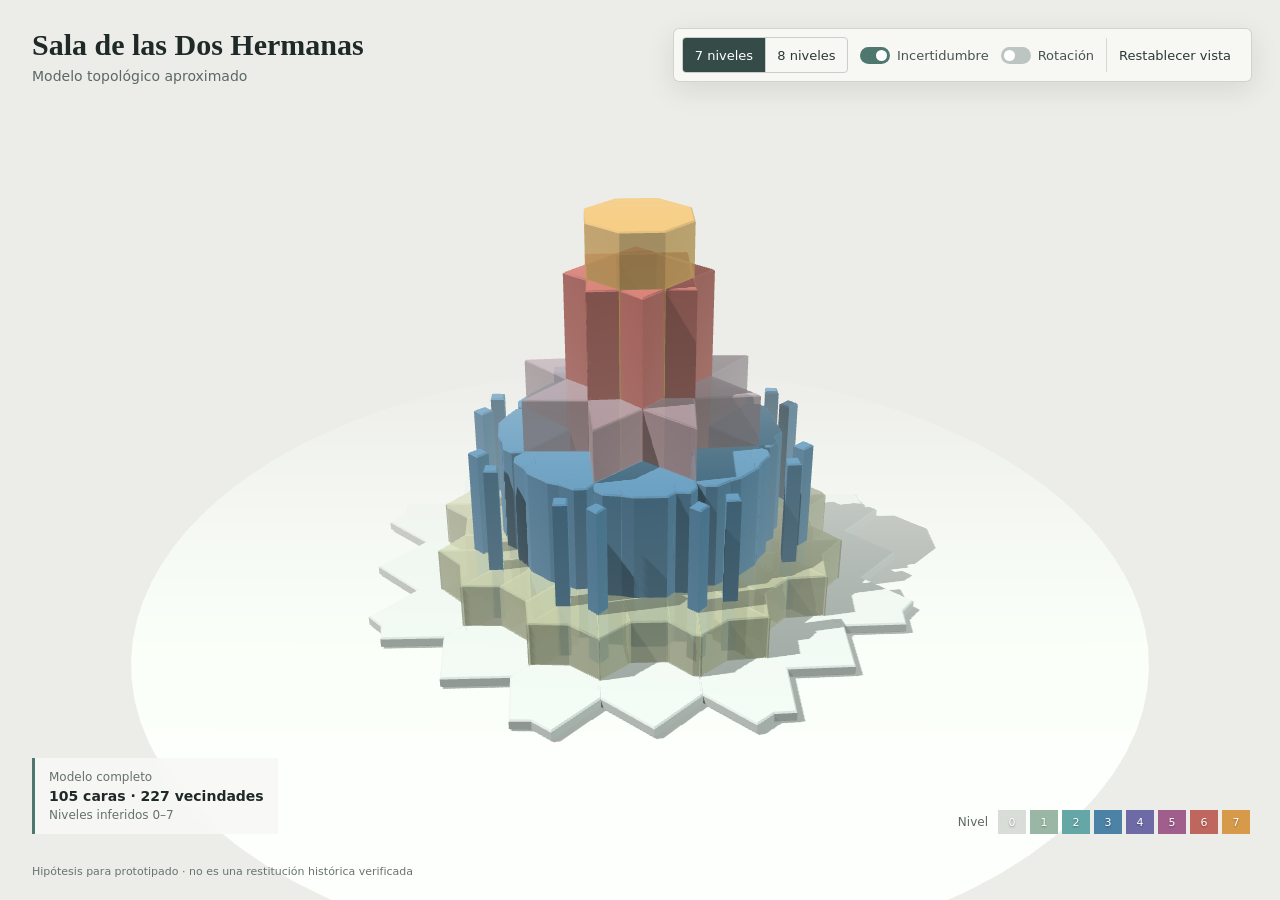
==== web/index.html @ 2f12bcb6 "feat(web): añade el visor 3D aproximado" ====
<!doctype html>
<html lang="es">
<head>
  <meta charset="utf-8">
  <meta name="viewport" content="width=device-width, initial-scale=1">
  <title>Granada · Dos Hermanas 3D</title>
  <link rel="stylesheet" href="styles.css">
  <script type="importmap">
    {
      "imports": {
        "three": "./vendor/three.module.min.js"
      }
    }
  </script>
</head>
<body>
  <main id="viewer" aria-label="Modelo tridimensional aproximado de la Sala de las Dos Hermanas">
    <header class="identity">
      <h1>Sala de las Dos Hermanas</h1>
      <p>Modelo topológico aproximado</p>
    </header>

    <div class="toolbar" role="toolbar" aria-label="Controles del modelo">
      <div class="segmented" aria-label="Número de niveles">
        <button type="button" class="active" data-scenario="7" aria-pressed="true">7 niveles</button>
        <button type="button" data-scenario="8" aria-pressed="false">8 niveles</button>
      </div>
      <label class="toggle">
        <input id="uncertainty" type="checkbox" checked>
        <span aria-hidden="true"></span>
        Incertidumbre
      </label>
      <label class="toggle">
        <input id="autorotate" type="checkbox">
        <span aria-hidden="true"></span>
        Rotación
      </label>
      <button id="reset" class="command" type="button">Restablecer vista</button>
    </div>

    <aside class="readout" aria-live="polite">
      <span id="face-id">Modelo completo</span>
      <strong id="face-level">105 caras · 227 vecindades</strong>
      <span id="face-status">Niveles inferidos 0–7</span>
    </aside>

    <div class="legend" aria-label="Escala de nivel">
      <span>Nivel</span>
      <div id="legend-swatches"></div>
    </div>

    <footer>Hipótesis para prototipado · no es una restitución histórica verificada</footer>
    <div id="loading">Construyendo geometría…</div>
  </main>
  <script type="module" src="viewer.js"></script>
</body>
</html>
---- web/styles.css ----
:root {
  color-scheme: light;
  font-family: Inter, ui-sans-serif, system-ui, -apple-system, BlinkMacSystemFont, "Segoe UI", sans-serif;
  color: #1f2927;
  background: #ecece8;
  letter-spacing: 0;
}

* { box-sizing: border-box; }

html, body, #viewer {
  width: 100%;
  height: 100%;
  margin: 0;
  overflow: hidden;
}

#viewer {
  position: relative;
  background: #ecece8;
}

canvas {
  display: block;
  width: 100%;
  height: 100%;
  touch-action: none;
}

.identity {
  position: absolute;
  z-index: 2;
  top: 28px;
  left: 32px;
  pointer-events: none;
}

.identity h1 {
  margin: 0;
  font-family: Georgia, "Times New Roman", serif;
  font-size: 30px;
  font-weight: 600;
  line-height: 1.1;
}

.identity p {
  margin: 7px 0 0;
  color: #5c6865;
  font-size: 14px;
}

.toolbar {
  position: absolute;
  z-index: 3;
  top: 28px;
  right: 28px;
  display: flex;
  align-items: center;
  gap: 12px;
  padding: 8px;
  border: 1px solid rgba(39, 52, 49, 0.18);
  border-radius: 6px;
  background: rgba(248, 248, 245, 0.92);
  box-shadow: 0 8px 28px rgba(28, 38, 36, 0.10);
  backdrop-filter: blur(10px);
}

button, label { font: inherit; letter-spacing: 0; }

button {
  border: 0;
  color: #2b3835;
  cursor: pointer;
}

.segmented {
  display: grid;
  grid-template-columns: 1fr 1fr;
  border: 1px solid #c8cecb;
  border-radius: 4px;
  overflow: hidden;
}

.segmented button {
  min-width: 82px;
  height: 34px;
  padding: 0 10px;
  background: transparent;
  font-size: 13px;
}

.segmented button + button { border-left: 1px solid #c8cecb; }
.segmented button.active { color: #fff; background: #344b47; }

.toggle {
  display: flex;
  align-items: center;
  gap: 7px;
  white-space: nowrap;
  color: #465451;
  font-size: 13px;
  cursor: pointer;
}

.toggle input { position: absolute; opacity: 0; }
.toggle span {
  position: relative;
  width: 30px;
  height: 17px;
  border-radius: 9px;
  background: #bdc5c2;
  transition: background 150ms ease;
}
.toggle span::after {
  content: "";
  position: absolute;
  top: 3px;
  left: 3px;
  width: 11px;
  height: 11px;
  border-radius: 50%;
  background: white;
  transition: transform 150ms ease;
}
.toggle input:checked + span { background: #4e7770; }
.toggle input:checked + span::after { transform: translateX(13px); }

.command {
  height: 34px;
  padding: 0 12px;
  border-left: 1px solid #d4d9d7;
  background: transparent;
  font-size: 13px;
}

button:focus-visible, .toggle:has(input:focus-visible) {
  outline: 2px solid #327b72;
  outline-offset: 2px;
}

.readout {
  position: absolute;
  z-index: 2;
  left: 32px;
  bottom: 66px;
  display: grid;
  gap: 4px;
  min-width: 218px;
  padding: 12px 14px;
  border-left: 3px solid #4e7770;
  background: rgba(248, 248, 245, 0.88);
  backdrop-filter: blur(8px);
}

.readout span { color: #66716f; font-size: 12px; }
.readout strong { font-size: 14px; }

.legend {
  position: absolute;
  z-index: 2;
  right: 30px;
  bottom: 66px;
  display: flex;
  align-items: center;
  gap: 10px;
  color: #5c6865;
  font-size: 12px;
}

#legend-swatches { display: flex; gap: 4px; }
.swatch {
  display: grid;
  place-items: center;
  width: 28px;
  height: 24px;
  color: #fff;
  font-size: 11px;
  text-shadow: 0 1px 2px rgba(0,0,0,.35);
}

footer {
  position: absolute;
  z-index: 2;
  bottom: 22px;
  left: 32px;
  color: #687370;
  font-size: 11px;
}

#loading {
  position: absolute;
  inset: 0;
  z-index: 5;
  display: grid;
  place-items: center;
  background: #ecece8;
  color: #56635f;
  font-size: 14px;
  transition: opacity 250ms ease;
}

#loading.done { opacity: 0; pointer-events: none; }

@media (max-width: 760px) {
  .identity { top: 18px; left: 18px; }
  .identity h1 { max-width: 270px; font-size: 23px; }
  .toolbar {
    top: auto;
    right: 12px;
    bottom: 88px;
    left: 12px;
    display: grid;
    grid-template-columns: 1fr 1fr;
    gap: 8px 12px;
  }
  .segmented { grid-column: 1 / -1; }
  .segmented button { width: 100%; }
  .command { border-left: 0; padding: 0; text-align: left; }
  .readout { left: 18px; bottom: 194px; min-width: 190px; }
  .legend { right: 18px; bottom: 28px; }
  footer { display: none; }
}
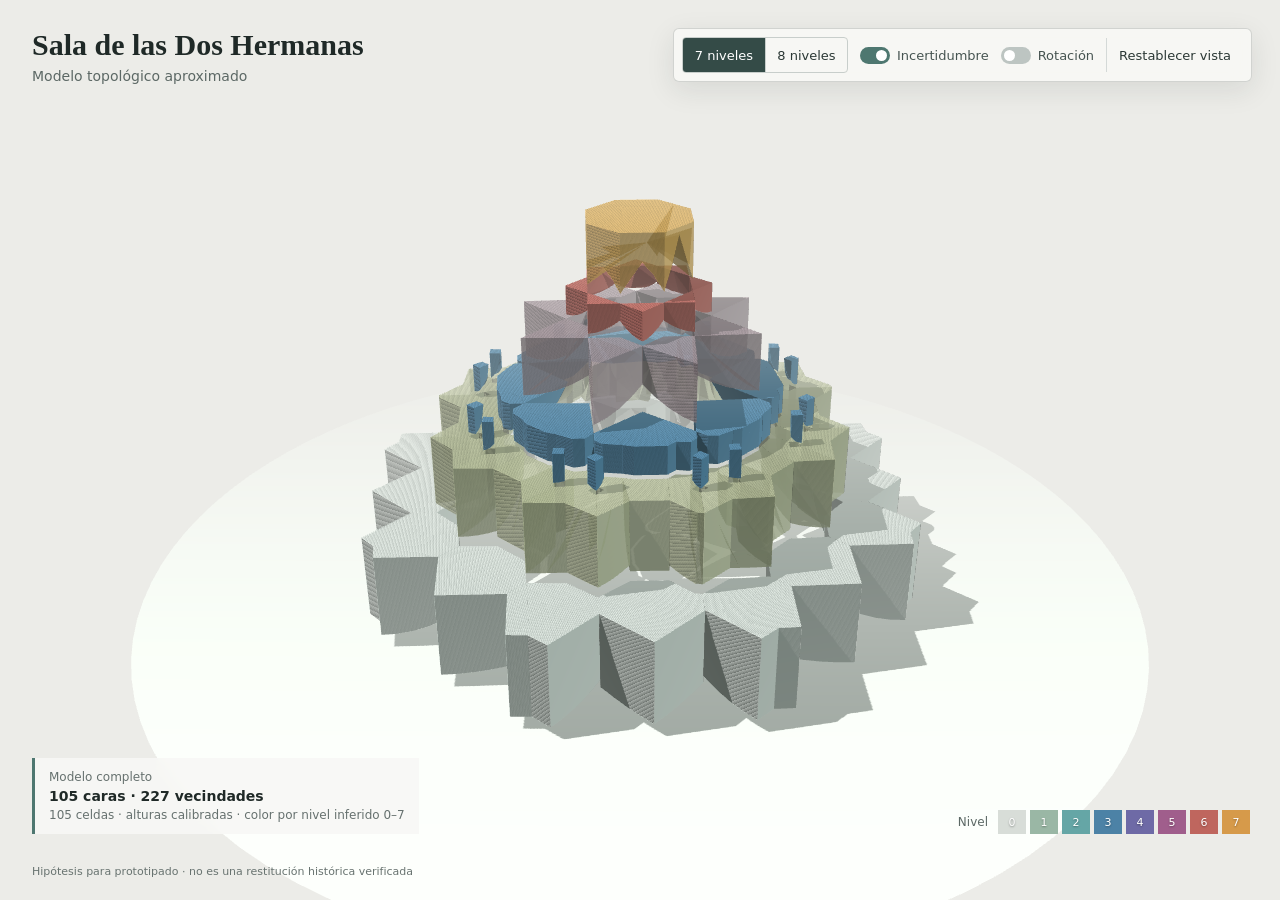
==== commit 0ab0b1e2: "feat(web): el visor carga la malla exportada, y refuta la hilada por cara El visor levantaba prismas" ====
--- a/web/index.html
+++ b/web/index.html
@@ -41,7 +41,7 @@
     <aside class="readout" aria-live="polite">
       <span id="face-id">Modelo completo</span>
       <strong id="face-level">105 caras · 227 vecindades</strong>
-      <span id="face-status">Niveles inferidos 0–7</span>
+      <span id="face-status">105 celdas · bandas en las hiladas 6, 11, 13, 17, 19 y 23</span>
     </aside>
 
     <div class="legend" aria-label="Escala de nivel">
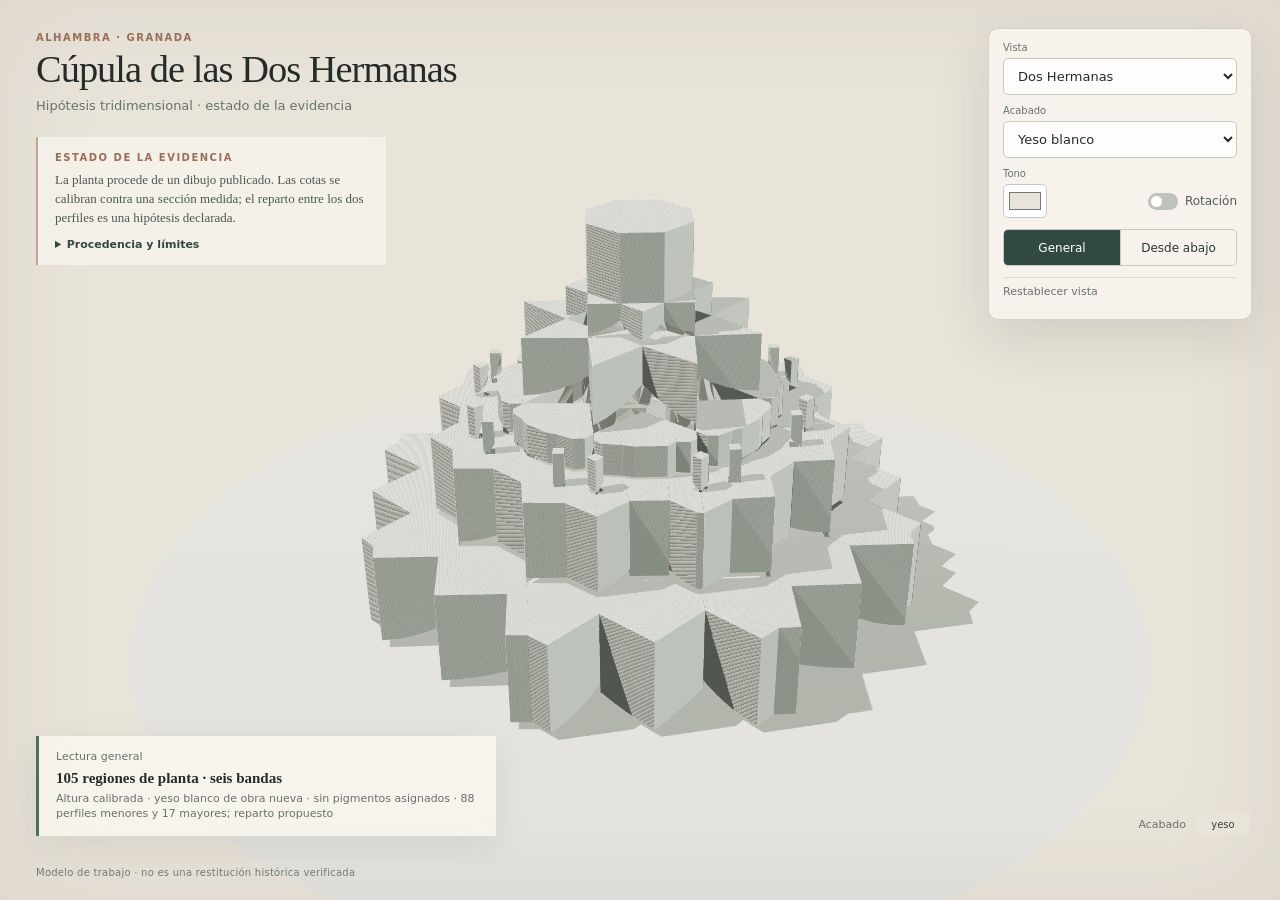
==== commit 3e025d58: "feat: plantilla por banda y cupulas comparativas de 8, 10 y 12 sectores - Decision 0013: bandas 0-2 " ====
--- a/web/index.html
+++ b/web/index.html
@@ -3,7 +3,7 @@
 <head>
   <meta charset="utf-8">
   <meta name="viewport" content="width=device-width, initial-scale=1">
-  <title>Granada · Dos Hermanas 3D</title>
+  <title>La cúpula de las Dos Hermanas · modelo interpretativo</title>
   <link rel="stylesheet" href="styles.css">
   <script type="importmap">
     {
@@ -14,18 +14,45 @@
   </script>
 </head>
 <body>
-  <main id="viewer" aria-label="Modelo tridimensional aproximado de la Sala de las Dos Hermanas">
+  <main id="viewer" aria-label="Modelo tridimensional interpretativo de la cúpula de las Dos Hermanas">
     <header class="identity">
-      <h1>Sala de las Dos Hermanas</h1>
-      <p>Modelo topológico aproximado</p>
+      <span class="overline">Alhambra · Granada</span>
+      <h1 id="view-title">Cúpula de las Dos Hermanas</h1>
+      <p id="view-subtitle">Hipótesis tridimensional · estado de la evidencia</p>
     </header>
 
     <div class="toolbar" role="toolbar" aria-label="Controles del modelo">
-      <div class="segmented" aria-label="Número de niveles">
+      <label class="field">
+        <span>Vista</span>
+        <select id="view-mode">
+          <option value="historical" selected>Dos Hermanas</option>
+          <option value="synthetic">Comparar trazados</option>
+        </select>
+      </label>
+      <label id="finish-control" class="field">
+        <span>Acabado</span>
+        <select id="color-mode">
+          <option value="plaster" selected>Yeso blanco</option>
+          <option value="levels">Lectura de niveles</option>
+        </select>
+      </label>
+      <label id="order-control" class="field" hidden>
+        <span>Familia de trazado</span>
+        <select id="synthetic-order">
+          <option value="16" selected>Ocho sectores · 45°</option>
+          <option value="20">Diez sectores · 36°</option>
+          <option value="24">Doce sectores · 30°</option>
+        </select>
+      </label>
+      <label id="plaster-control" class="field color-field">
+        <span>Tono</span>
+        <input id="plaster-color" type="color" value="#e8e4da" aria-label="Tono de visualización del yeso">
+      </label>
+      <div id="scenario-control" class="segmented" aria-label="Número de niveles" hidden>
         <button type="button" class="active" data-scenario="7" aria-pressed="true">7 niveles</button>
         <button type="button" data-scenario="8" aria-pressed="false">8 niveles</button>
       </div>
-      <label class="toggle">
+      <label id="uncertainty-control" class="toggle" hidden>
         <input id="uncertainty" type="checkbox" checked>
         <span aria-hidden="true"></span>
         Incertidumbre
@@ -35,22 +62,35 @@
         <span aria-hidden="true"></span>
         Rotación
       </label>
+      <div class="viewpoints" role="group" aria-label="Punto de vista">
+        <button type="button" class="active" data-viewpoint="overview" aria-pressed="true">General</button>
+        <button type="button" data-viewpoint="intrados" aria-pressed="false">Desde abajo</button>
+      </div>
       <button id="reset" class="command" type="button">Restablecer vista</button>
     </div>
 
-    <aside class="readout" aria-live="polite">
-      <span id="face-id">Modelo completo</span>
-      <strong id="face-level">105 caras · 227 vecindades</strong>
-      <span id="face-status">105 celdas · bandas en las hiladas 6, 11, 13, 17, 19 y 23</span>
+    <aside class="context-card" aria-live="polite">
+      <span id="context-kicker">Estado de la evidencia</span>
+      <p id="context-copy">La planta procede de un dibujo publicado. Las cotas se calibran contra una sección medida; el reparto entre los dos perfiles es una hipótesis declarada.</p>
+      <details>
+        <summary>Procedencia y límites</summary>
+        <p id="method-copy">Cada región conserva su procedencia. El modelo aproxima seis bandas, no las 23 hiladas de la fábrica, y no constituye una restitución histórica verificada.</p>
+      </details>
     </aside>
 
-    <div class="legend" aria-label="Escala de nivel">
-      <span>Nivel</span>
+    <aside class="readout" aria-live="polite">
+      <span id="face-id">Lectura general</span>
+      <strong id="face-level">105 regiones de planta · seis bandas</strong>
+      <span id="face-status">Planta documentada · altura calibrada · reparto de perfiles propuesto</span>
+    </aside>
+
+    <div class="legend" aria-label="Leyenda del acabado">
+      <span id="legend-title">Acabado</span>
       <div id="legend-swatches"></div>
     </div>
 
-    <footer>Hipótesis para prototipado · no es una restitución histórica verificada</footer>
-    <div id="loading">Construyendo geometría…</div>
+    <footer id="scope-note">Modelo de trabajo · no es una restitución histórica verificada</footer>
+    <div id="loading"><span>Preparando el modelo</span></div>
   </main>
   <script type="module" src="viewer.js"></script>
 </body>
--- a/web/styles.css
+++ b/web/styles.css
@@ -1,9 +1,15 @@
 :root {
   color-scheme: light;
   font-family: Inter, ui-sans-serif, system-ui, -apple-system, BlinkMacSystemFont, "Segoe UI", sans-serif;
-  color: #1f2927;
-  background: #ecece8;
-  letter-spacing: 0;
+  color: #252b28;
+  background: #e9e4da;
+  --ink: #252b28;
+  --muted: #68716c;
+  --paper: rgba(248, 245, 237, 0.93);
+  --line: rgba(57, 65, 60, 0.18);
+  --accent: #4d6e64;
+  --accent-dark: #304941;
+  --warm: #9c6d55;
 }
 
 * { box-sizing: border-box; }
@@ -17,7 +23,17 @@
 
 #viewer {
   position: relative;
-  background: #ecece8;
+  isolation: isolate;
+  background: #e9e4da;
+}
+
+#viewer::after {
+  content: "";
+  position: absolute;
+  inset: 0;
+  z-index: 1;
+  pointer-events: none;
+  box-shadow: inset 0 0 110px rgba(61, 52, 42, 0.08);
 }
 
 canvas {
@@ -30,87 +46,150 @@
 .identity {
   position: absolute;
   z-index: 2;
-  top: 28px;
-  left: 32px;
+  top: 32px;
+  left: 36px;
   pointer-events: none;
 }
 
+.overline,
+.context-card > span {
+  display: block;
+  color: var(--warm);
+  font-size: 10px;
+  font-weight: 700;
+  letter-spacing: 0.15em;
+  text-transform: uppercase;
+}
+
 .identity h1 {
-  margin: 0;
+  max-width: 480px;
+  margin: 7px 0 0;
   font-family: Georgia, "Times New Roman", serif;
-  font-size: 30px;
-  font-weight: 600;
-  line-height: 1.1;
+  font-size: clamp(29px, 3vw, 44px);
+  font-weight: 500;
+  letter-spacing: -0.025em;
+  line-height: 1.02;
 }
 
 .identity p {
-  margin: 7px 0 0;
-  color: #5c6865;
-  font-size: 14px;
+  margin: 9px 0 0;
+  color: var(--muted);
+  font-size: 13px;
 }
 
 .toolbar {
   position: absolute;
-  z-index: 3;
+  z-index: 4;
   top: 28px;
   right: 28px;
-  display: flex;
-  align-items: center;
-  gap: 12px;
-  padding: 8px;
-  border: 1px solid rgba(39, 52, 49, 0.18);
-  border-radius: 6px;
-  background: rgba(248, 248, 245, 0.92);
-  box-shadow: 0 8px 28px rgba(28, 38, 36, 0.10);
-  backdrop-filter: blur(10px);
-}
-
-button, label { font: inherit; letter-spacing: 0; }
+  display: grid;
+  grid-template-columns: minmax(0, 1fr) auto;
+  gap: 11px 12px;
+  width: 264px;
+  padding: 14px;
+  border: 1px solid var(--line);
+  border-radius: 10px;
+  background: var(--paper);
+  box-shadow: 0 18px 54px rgba(44, 42, 35, 0.12);
+  backdrop-filter: blur(14px);
+}
+
+button, label, select { font: inherit; letter-spacing: 0; }
 
 button {
   border: 0;
-  color: #2b3835;
+  color: #2b3834;
   cursor: pointer;
 }
 
-.segmented {
-  display: grid;
+.field {
+  display: grid;
+  grid-column: 1 / -1;
+  gap: 5px;
+  color: var(--muted);
+  font-size: 10px;
+  line-height: 1;
+}
+
+.field select {
+  width: 100%;
+  height: 37px;
+  padding: 0 31px 0 10px;
+  border: 1px solid #c7c9c1;
+  border-radius: 5px;
+  color: var(--ink);
+  background: rgba(255, 255, 255, 0.8);
+  font-size: 13px;
+}
+
+.color-field {
+  grid-column: 1;
+  align-content: end;
+}
+
+.color-field input {
+  width: 44px;
+  height: 34px;
+  padding: 3px;
+  border: 1px solid #c7c9c1;
+  border-radius: 5px;
+  background: #fff;
+  cursor: pointer;
+}
+
+[hidden] { display: none !important; }
+
+.segmented,
+.viewpoints {
+  display: grid;
+  grid-column: 1 / -1;
   grid-template-columns: 1fr 1fr;
-  border: 1px solid #c8cecb;
-  border-radius: 4px;
+  border: 1px solid #c7c9c1;
+  border-radius: 5px;
   overflow: hidden;
 }
 
-.segmented button {
-  min-width: 82px;
-  height: 34px;
-  padding: 0 10px;
+.segmented button,
+.viewpoints button {
+  min-width: 0;
+  height: 35px;
+  padding: 0 9px;
   background: transparent;
-  font-size: 13px;
-}
-
-.segmented button + button { border-left: 1px solid #c8cecb; }
-.segmented button.active { color: #fff; background: #344b47; }
+  font-size: 12px;
+}
+
+.segmented button + button,
+.viewpoints button + button { border-left: 1px solid #c7c9c1; }
+
+.segmented button.active,
+.viewpoints button.active {
+  color: #fff;
+  background: var(--accent-dark);
+}
 
 .toggle {
   display: flex;
   align-items: center;
+  align-self: end;
   gap: 7px;
+  min-height: 34px;
   white-space: nowrap;
-  color: #465451;
-  font-size: 13px;
+  color: #4f5a55;
+  font-size: 12px;
   cursor: pointer;
 }
 
 .toggle input { position: absolute; opacity: 0; }
+
 .toggle span {
   position: relative;
   width: 30px;
   height: 17px;
   border-radius: 9px;
-  background: #bdc5c2;
+  background: #bdc3bc;
   transition: background 150ms ease;
 }
+
 .toggle span::after {
   content: "";
   position: absolute;
@@ -122,101 +201,195 @@
   background: white;
   transition: transform 150ms ease;
 }
-.toggle input:checked + span { background: #4e7770; }
+
+.toggle input:checked + span { background: var(--accent); }
 .toggle input:checked + span::after { transform: translateX(13px); }
 
 .command {
-  height: 34px;
-  padding: 0 12px;
-  border-left: 1px solid #d4d9d7;
+  grid-column: 1 / -1;
+  height: 28px;
+  padding: 0;
+  border-top: 1px solid rgba(57, 65, 60, 0.13);
+  color: var(--muted);
   background: transparent;
-  font-size: 13px;
-}
-
-button:focus-visible, .toggle:has(input:focus-visible) {
+  font-size: 11px;
+  text-align: left;
+}
+
+button:focus-visible,
+select:focus-visible,
+.color-field:has(input:focus-visible),
+.toggle:has(input:focus-visible),
+summary:focus-visible {
   outline: 2px solid #327b72;
   outline-offset: 2px;
 }
 
+.context-card {
+  position: absolute;
+  z-index: 3;
+  top: 137px;
+  left: 36px;
+  width: min(350px, calc(100vw - 72px));
+  padding: 15px 17px 14px;
+  border-left: 2px solid rgba(156, 109, 85, 0.58);
+  background: rgba(248, 245, 237, 0.72);
+  backdrop-filter: blur(8px);
+}
+
+.context-card p {
+  margin: 8px 0 0;
+  color: #4d5752;
+  font-family: Georgia, "Times New Roman", serif;
+  font-size: 13px;
+  line-height: 1.46;
+}
+
+.context-card details { margin-top: 10px; }
+
+.context-card summary {
+  width: max-content;
+  color: var(--accent-dark);
+  font-size: 11px;
+  font-weight: 650;
+  cursor: pointer;
+}
+
+.context-card details p {
+  padding-top: 3px;
+  color: var(--muted);
+  font-family: inherit;
+  font-size: 11px;
+  line-height: 1.5;
+}
+
 .readout {
   position: absolute;
-  z-index: 2;
-  left: 32px;
-  bottom: 66px;
-  display: grid;
-  gap: 4px;
-  min-width: 218px;
-  padding: 12px 14px;
-  border-left: 3px solid #4e7770;
-  background: rgba(248, 248, 245, 0.88);
-  backdrop-filter: blur(8px);
-}
-
-.readout span { color: #66716f; font-size: 12px; }
-.readout strong { font-size: 14px; }
+  z-index: 3;
+  left: 36px;
+  bottom: 64px;
+  display: grid;
+  gap: 5px;
+  max-width: min(460px, calc(100vw - 72px));
+  padding: 14px 17px;
+  border-left: 3px solid var(--accent);
+  background: rgba(248, 245, 237, 0.9);
+  box-shadow: 0 10px 34px rgba(44, 42, 35, 0.08);
+  backdrop-filter: blur(10px);
+}
+
+.readout span { color: var(--muted); font-size: 11px; line-height: 1.35; }
+.readout strong { font-family: Georgia, "Times New Roman", serif; font-size: 15px; font-weight: 600; }
 
 .legend {
   position: absolute;
-  z-index: 2;
+  z-index: 3;
   right: 30px;
-  bottom: 66px;
+  bottom: 65px;
   display: flex;
   align-items: center;
   gap: 10px;
-  color: #5c6865;
-  font-size: 12px;
-}
-
-#legend-swatches { display: flex; gap: 4px; }
+  color: var(--muted);
+  font-size: 11px;
+}
+
+#legend-swatches { display: flex; gap: 3px; }
+
 .swatch {
   display: grid;
   place-items: center;
-  width: 28px;
-  height: 24px;
+  width: 27px;
+  height: 22px;
   color: #fff;
-  font-size: 11px;
+  font-size: 10px;
   text-shadow: 0 1px 2px rgba(0,0,0,.35);
 }
 
+.swatch.plaster {
+  width: 54px;
+  color: #34413e;
+  text-shadow: none;
+}
+
+.swatch.ring {
+  color: #4b4c46;
+  text-shadow: none;
+}
+
 footer {
   position: absolute;
-  z-index: 2;
+  z-index: 3;
   bottom: 22px;
-  left: 32px;
-  color: #687370;
-  font-size: 11px;
+  left: 36px;
+  color: #737974;
+  font-size: 10px;
+  letter-spacing: 0.025em;
 }
 
 #loading {
   position: absolute;
   inset: 0;
-  z-index: 5;
+  z-index: 6;
   display: grid;
   place-items: center;
-  background: #ecece8;
-  color: #56635f;
-  font-size: 14px;
-  transition: opacity 250ms ease;
+  background: #e9e4da;
+  color: #56605a;
+  font-family: Georgia, "Times New Roman", serif;
+  font-size: 15px;
+  transition: opacity 350ms ease;
+}
+
+#loading span::after {
+  content: "";
+  display: block;
+  width: 46px;
+  height: 1px;
+  margin: 12px auto 0;
+  background: var(--warm);
+  animation: loading 1.1s ease-in-out infinite alternate;
 }
 
 #loading.done { opacity: 0; pointer-events: none; }
 
-@media (max-width: 760px) {
+@keyframes loading {
+  from { transform: scaleX(0.35); opacity: 0.45; }
+  to { transform: scaleX(1); opacity: 1; }
+}
+
+@media (max-width: 980px) {
   .identity { top: 18px; left: 18px; }
-  .identity h1 { max-width: 270px; font-size: 23px; }
+  .identity h1 { max-width: 320px; font-size: 27px; }
+  .identity p { max-width: 320px; font-size: 11px; }
+
+  .context-card {
+    top: 112px;
+    left: 18px;
+    width: min(330px, calc(100vw - 36px));
+  }
+
   .toolbar {
     top: auto;
     right: 12px;
-    bottom: 88px;
+    bottom: 64px;
     left: 12px;
-    display: grid;
-    grid-template-columns: 1fr 1fr;
-    gap: 8px 12px;
+    width: auto;
+    max-height: 286px;
+    overflow-y: auto;
   }
-  .segmented { grid-column: 1 / -1; }
-  .segmented button { width: 100%; }
-  .command { border-left: 0; padding: 0; text-align: left; }
-  .readout { left: 18px; bottom: 194px; min-width: 190px; }
-  .legend { right: 18px; bottom: 28px; }
+
+  .readout { left: 18px; bottom: 370px; max-width: calc(100vw - 36px); }
+  .legend { right: 18px; bottom: 26px; }
   footer { display: none; }
 }
+
+@media (max-width: 560px) {
+  .context-card { padding: 11px 13px; }
+  .context-card > p { display: none; }
+  .context-card details { margin-top: 7px; }
+  .readout { bottom: 362px; }
+  .legend { display: none; }
+}
+
+@media (prefers-reduced-motion: reduce) {
+  #loading span::after { animation: none; }
+}
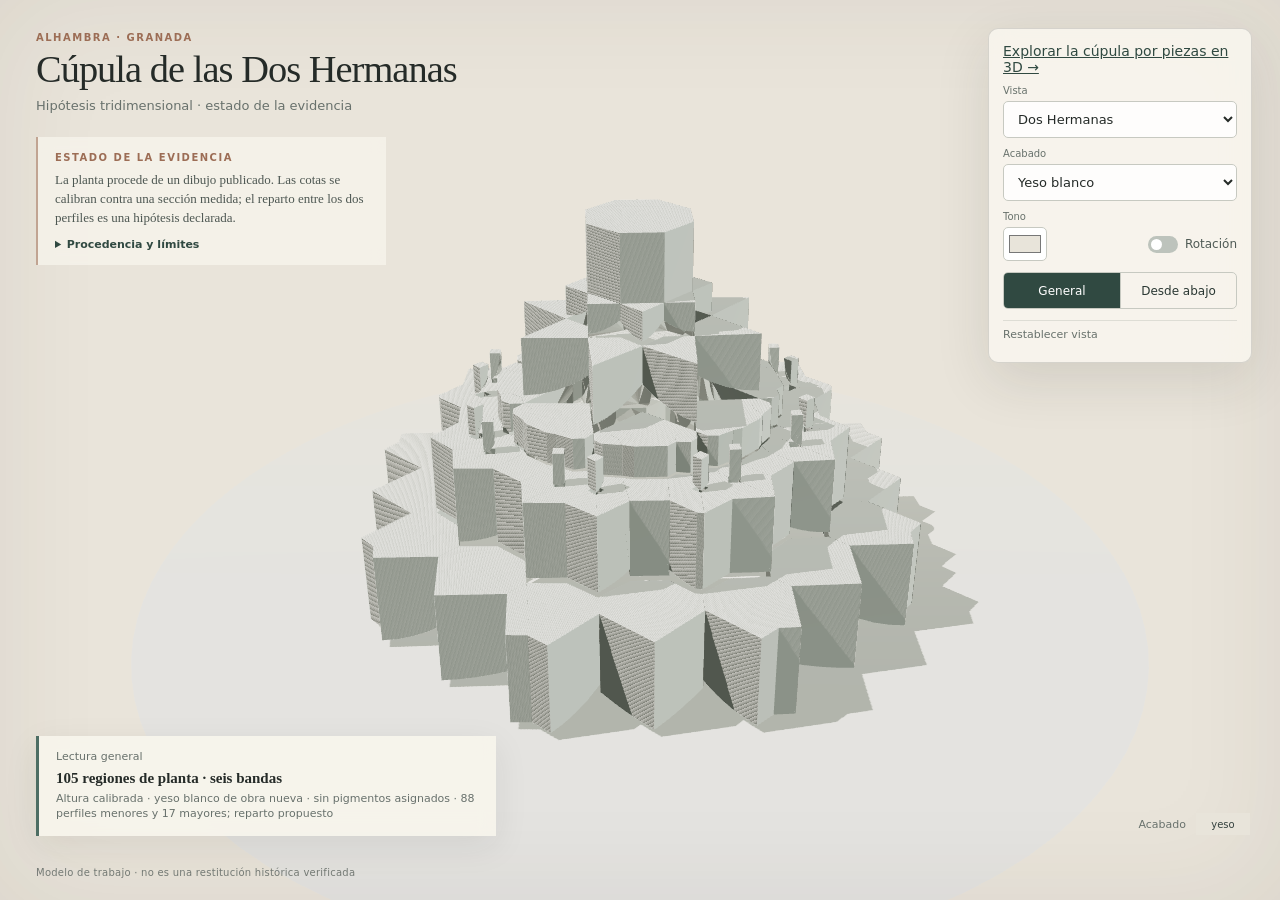
==== commit 2e83eb14: "feat: visita 3D detallada y hoja de ruta para traslado de equipo" ====
--- a/web/index.html
+++ b/web/index.html
@@ -22,6 +22,7 @@
     </header>
 
     <div class="toolbar" role="toolbar" aria-label="Controles del modelo">
+      <a class="enlace-visita" href="visita.html">Explorar la cúpula por piezas en 3D →</a>
       <label class="field">
         <span>Vista</span>
         <select id="view-mode">
--- a/web/styles.css
+++ b/web/styles.css
@@ -95,6 +95,7 @@
 }
 
 button, label, select { font: inherit; letter-spacing: 0; }
+.enlace-visita { grid-column: 1 / -1; color: var(--accent-dark); font-size: 14px; }
 
 button {
   border: 0;
